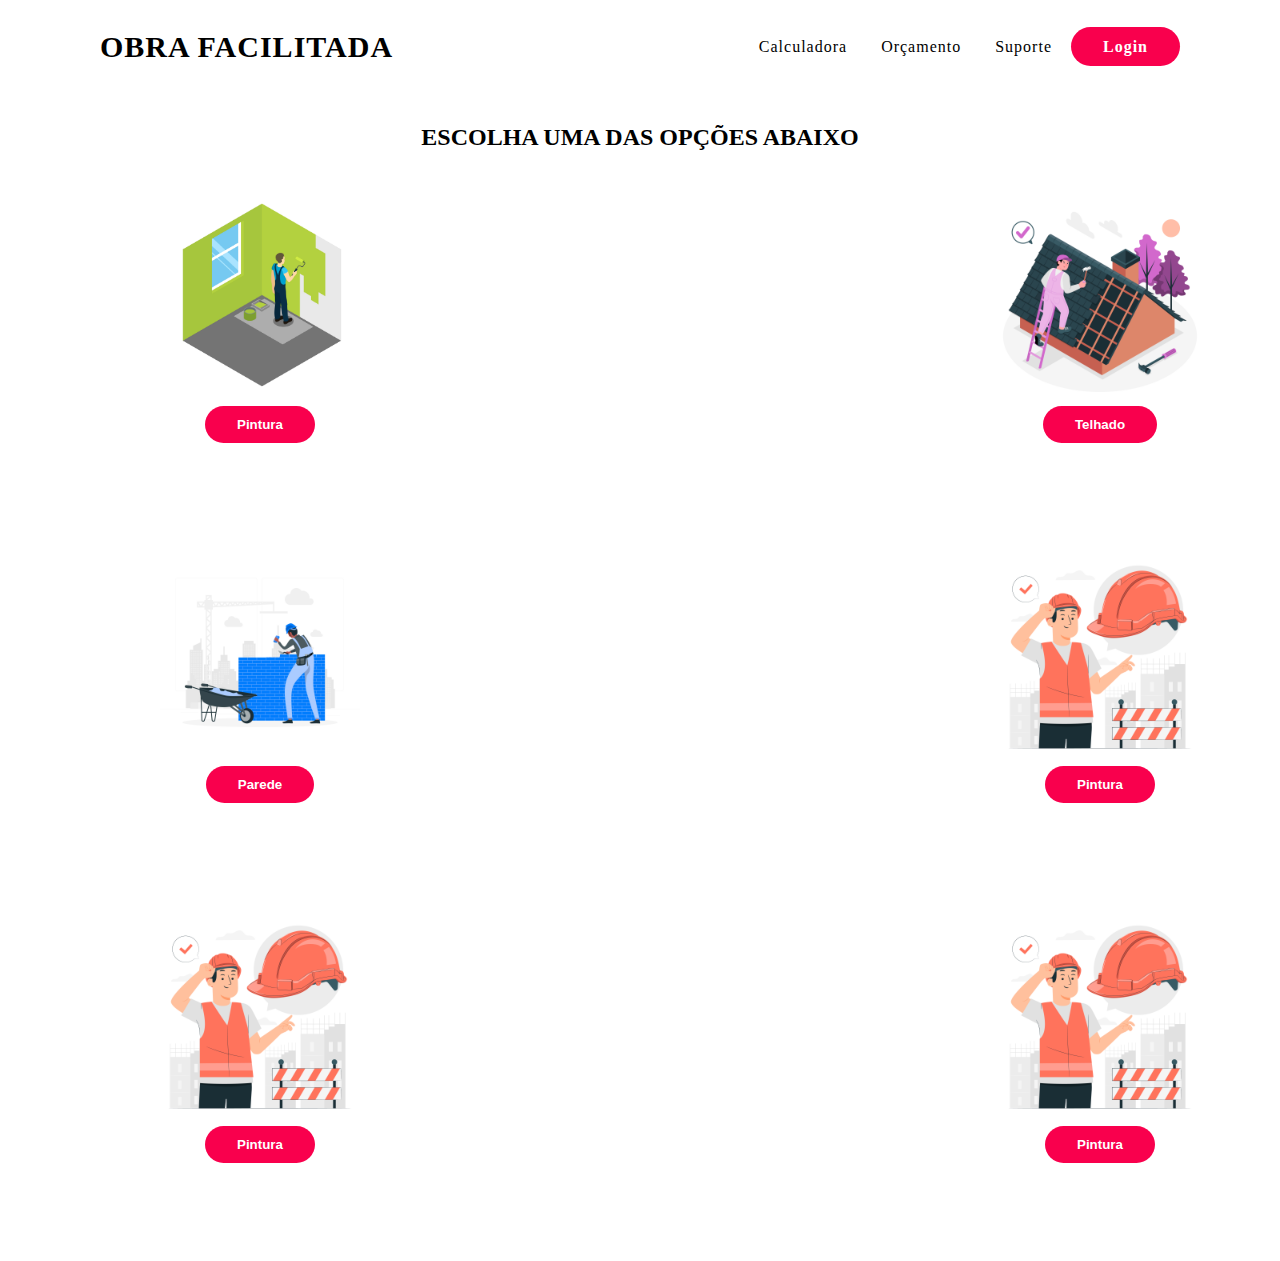
==== calculadora.html @ 9f00e6db "TCC" ====
<!DOCTYPE html>
<html lang="en">
<head>
    <meta charset="UTF-8">
    <meta name="viewport" content="width=device-width, initial-scale=1.0">
    <title>Document</title>
    <link rel="stylesheet" href="css/calculadora.css">
    <link href="https://fonts.googleapis.com/css2?family=Suranna&display=swap" rel="stylesheet">
</head>
<body>
    <section>
        <header>
            <h2><a href="a" class="logo">Obra Facilitada</a></h2>
            <div class="navigation">
                <a href="a">Calculadora</a>
                <a href="a">Orçamento</a>
                <a href="/suporte2.html">Suporte</a>        
                <a id="login-button" href="/suporte2.html">Login</a>
        
            </div>
        </header>
        <section>
            <div class="titulo">
             <h2>ESCOLHA UMA DAS OPÇÕES ABAIXO</h2>
            </div>
            <div class="categorias">
                <div class="box">
                    <img src="images/35880.jpg" alt="">
                    <button id="button">Pintura</button>
                </div>
                <div class="box">
                    <img src="images/7790128.jpg" alt="">
                    <button id="button">Telhado</button>
                </div>
                <div class="box">
                    <img src="images/5643386.jpg" alt="">
                    <button id="button">Parede</button>
                </div>
                <div class="box">
                    <img src="images/6960696.jpg" alt="">
                    <button id="button">Pintura</button>
                </div>
                <div class="box">
                    <img src="images/6960696.jpg" alt="">
                    <button id="button">Pintura</button>
                </div>
                <div class="box">
                    <img src="images/6960696.jpg" alt="">
                    <button id="button">Pintura</button>
                </div>
               
            </div>
        </section>
</body>
</html>
---- css/calculadora.css ----
*{
    margin: 0;
    padding: 0;
    box-sizing: border-box;   
}


header{
    position: relative;
    top: 0;
    width: 100%;
    padding: 30px 100px;
    display: flex;
    justify-content: space-between;
    align-items: center;
}


.logo{
    position: relative;
    color: #000;
    font-size: 30px;
    text-decoration: none;
    text-transform: uppercase;
    font-weight: 800;
    letter-spacing: 1px;
}

.navigation a{
    color: #000;
    text-decoration: none;
    font-weight: 500;
    letter-spacing: 1px;
    padding: 2px 15px;
    border-radius: 20px;
    transition: 0.3s;
}

 #login-button {
    background-color: #f9004d;
    color: white;
    text-decoration: none;
    border: 2px solid transparent;
    font-weight: bold;
    padding: 9px 30px;
    border-radius: 30px;
    transition: .4s;
 }

 .titulo h2{

    position: relative;
    top: 0;
    width: 100%;
    padding: 30px 100px;
    display: flex;
    align-items: center;
    justify-content: center;
    font-weight: bold;
 }
 .categorias{
    display: flex;
    flex-wrap: wrap;
    justify-content: space-between;
   
 }

 .box{
    position: relative;
    top: 0;
   width: 360px;
   height: 360px;
    display: flex;
    flex-direction: column;
    align-items: center;
    margin-left: 80px;
   
    border-radius: 5px;
}

.box img{
    margin-top: 15px;
    width: 200px;
    position: relative;
    border-radius: 7px;

}

.box button{
margin-top: 10px;
background-color: #f9004d;
color: white;
text-decoration: none;
border: 2px solid transparent;
font-weight: bold;
padding: 9px 30px;
border-radius: 30px;
transition: .4s;
}
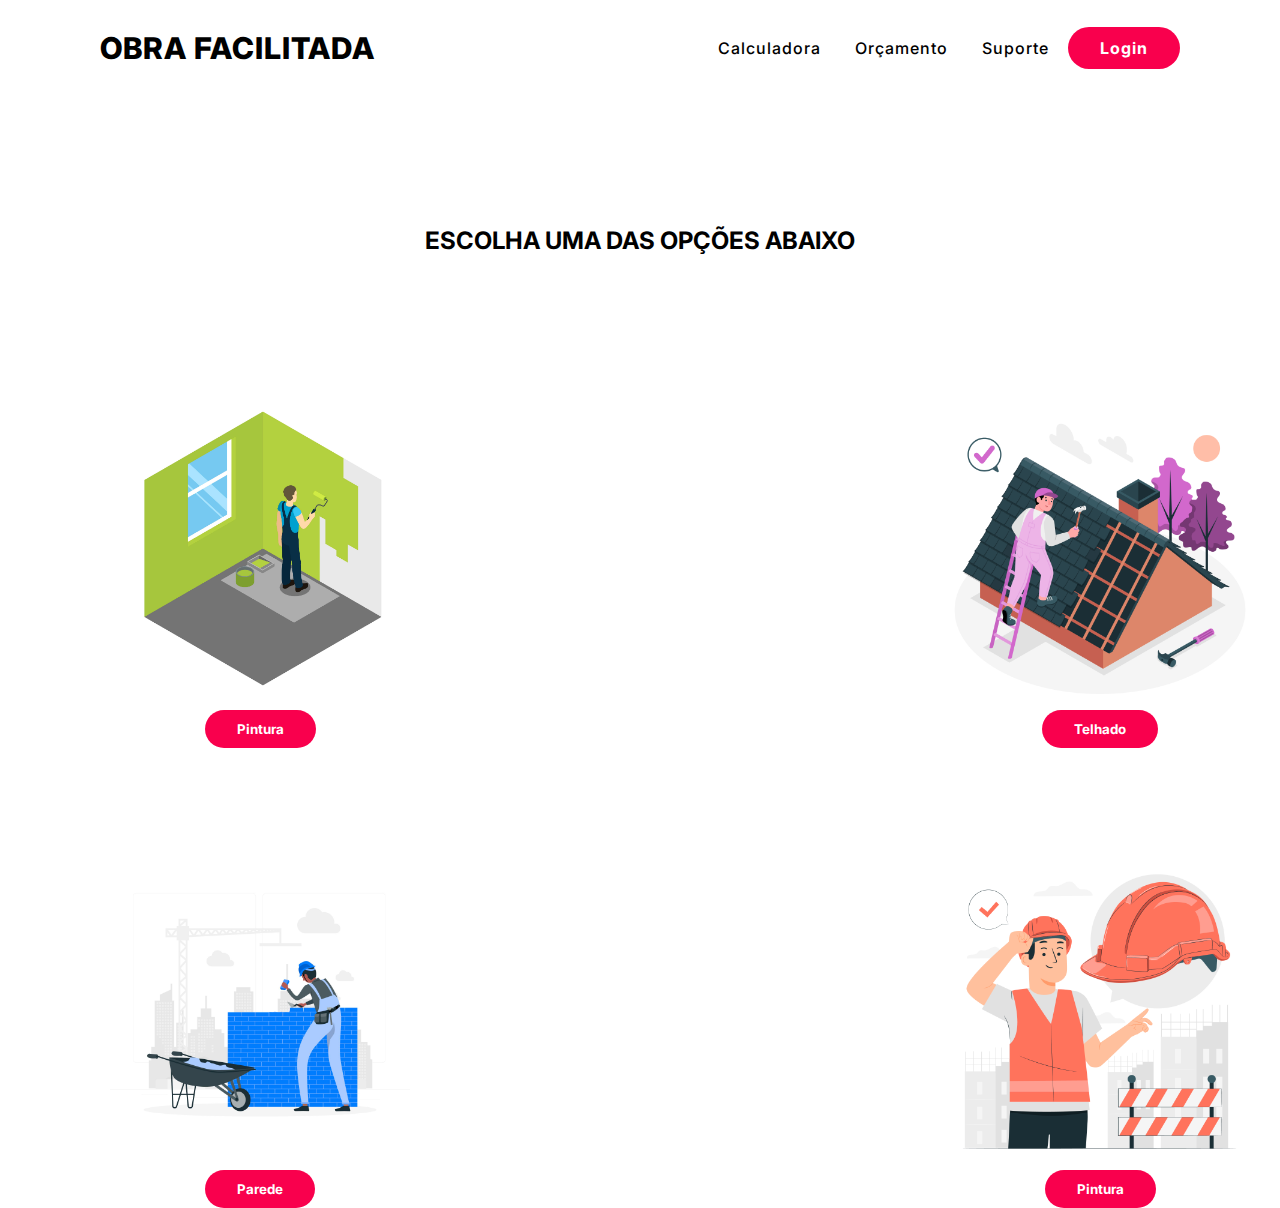
==== commit 0310f73c: "TCC" ====
--- a/calculadora.html
+++ b/calculadora.html
@@ -1,5 +1,6 @@
 <!DOCTYPE html>
 <html lang="en">
+
 <head>
     <meta charset="UTF-8">
     <meta name="viewport" content="width=device-width, initial-scale=1.0">
@@ -7,21 +8,22 @@
     <link rel="stylesheet" href="css/calculadora.css">
     <link href="https://fonts.googleapis.com/css2?family=Suranna&display=swap" rel="stylesheet">
 </head>
+
 <body>
     <section>
         <header>
-            <h2><a href="a" class="logo">Obra Facilitada</a></h2>
+            <h2><a href="index.html" class="logo">Obra Facilitada</a></h2>
             <div class="navigation">
                 <a href="a">Calculadora</a>
                 <a href="a">Orçamento</a>
-                <a href="/suporte2.html">Suporte</a>        
-                <a id="login-button" href="/suporte2.html">Login</a>
-        
+                <a href="suporte2.html">Suporte</a>
+                <a id="login-button" href="login.html">Login</a>
+
             </div>
         </header>
         <section>
             <div class="titulo">
-             <h2>ESCOLHA UMA DAS OPÇÕES ABAIXO</h2>
+                <h2>ESCOLHA UMA DAS OPÇÕES ABAIXO</h2>
             </div>
             <div class="categorias">
                 <div class="box">
@@ -40,16 +42,13 @@
                     <img src="images/6960696.jpg" alt="">
                     <button id="button">Pintura</button>
                 </div>
-                <div class="box">
-                    <img src="images/6960696.jpg" alt="">
-                    <button id="button">Pintura</button>
-                </div>
-                <div class="box">
-                    <img src="images/6960696.jpg" alt="">
-                    <button id="button">Pintura</button>
-                </div>
-               
+
+
+
+
+
             </div>
         </section>
 </body>
+
 </html>--- a/css/calculadora.css
+++ b/css/calculadora.css
@@ -1,7 +1,11 @@
+@import url('https://fonts.googleapis.com/css2?family=Inter:wght@400;500&display=swap');
+
+
 *{
     margin: 0;
     padding: 0;
     box-sizing: border-box;   
+    font-family: 'Inter', sans-serif;
 }
 
 
@@ -57,6 +61,7 @@
     align-items: center;
     justify-content: center;
     font-weight: bold;
+    margin-top: 100px;
  }
  .categorias{
     display: flex;
@@ -66,6 +71,7 @@
  }
 
  .box{
+     margin-top: 100px;
     position: relative;
     top: 0;
    width: 360px;
@@ -74,13 +80,12 @@
     flex-direction: column;
     align-items: center;
     margin-left: 80px;
-   
     border-radius: 5px;
 }
 
 .box img{
     margin-top: 15px;
-    width: 200px;
+    width: 300px;
     position: relative;
     border-radius: 7px;
 
@@ -96,4 +101,5 @@
 padding: 9px 30px;
 border-radius: 30px;
 transition: .4s;
+cursor: pointer;
 }
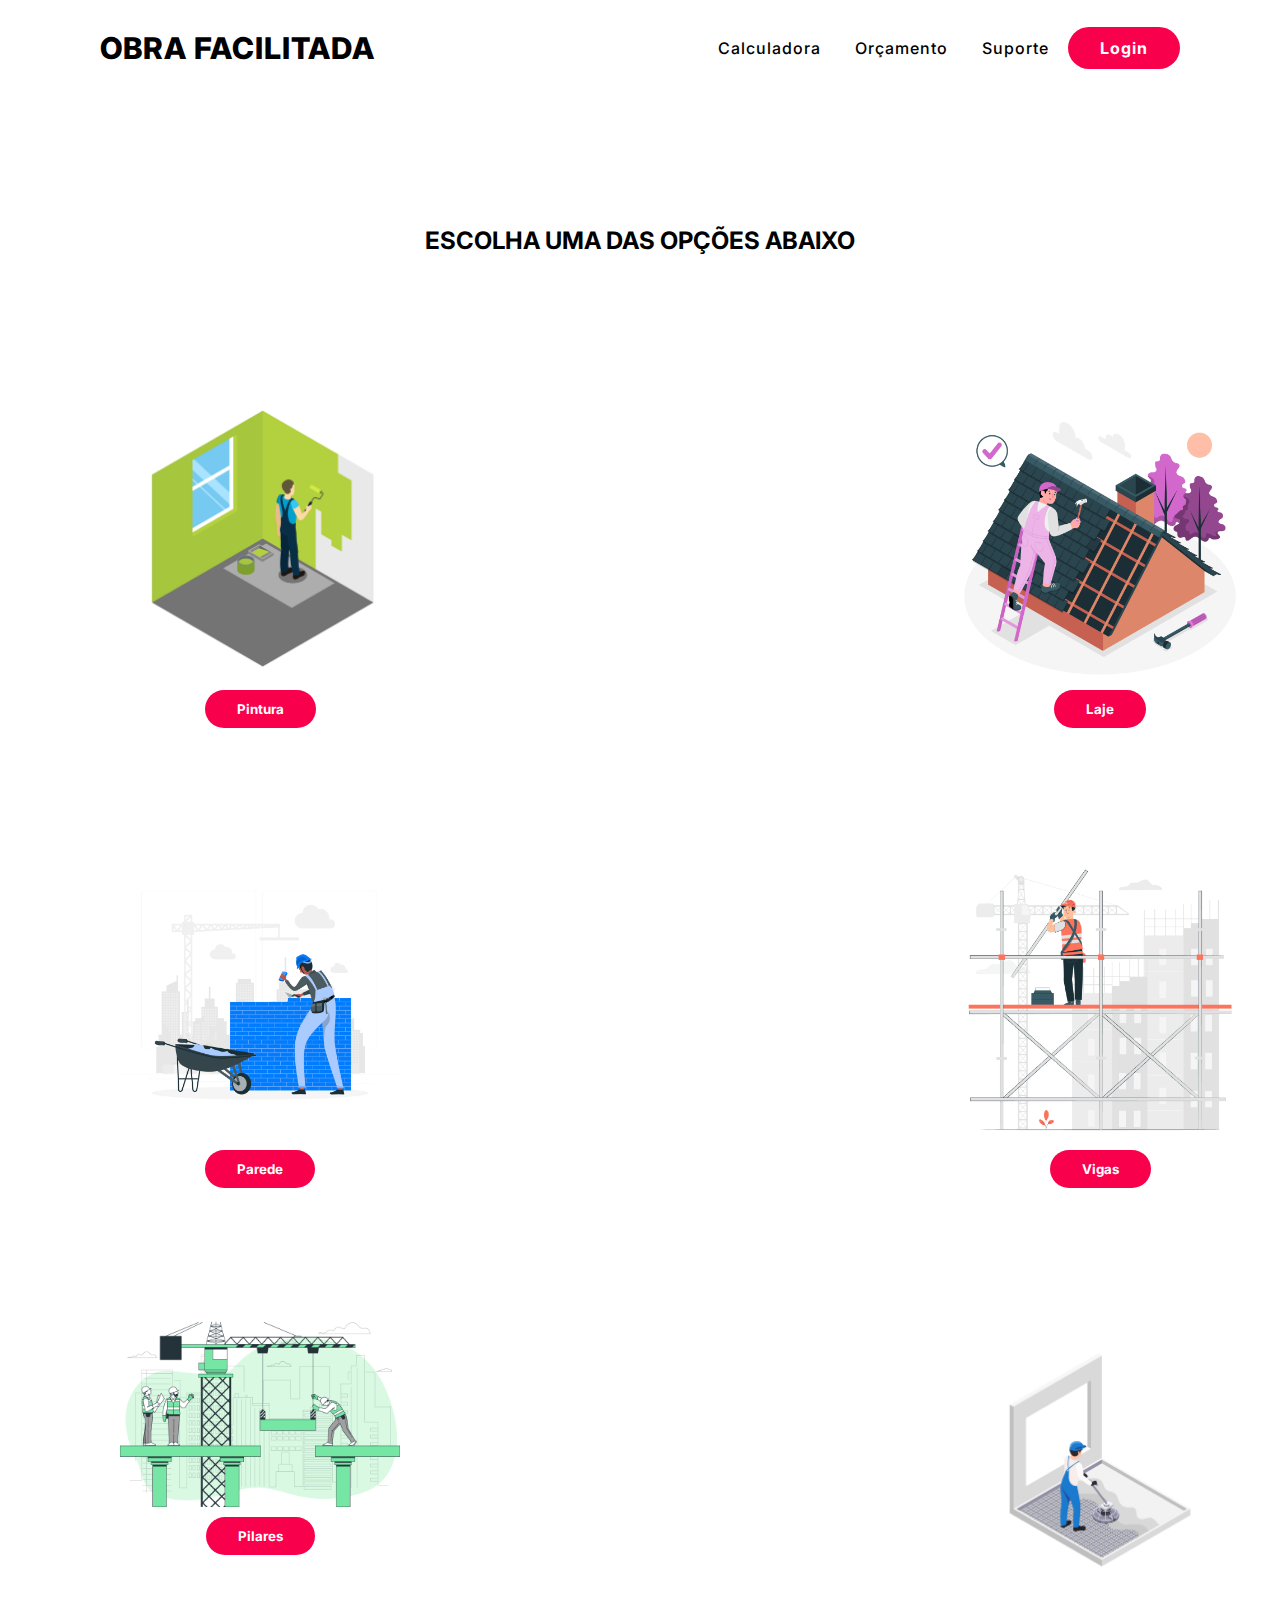
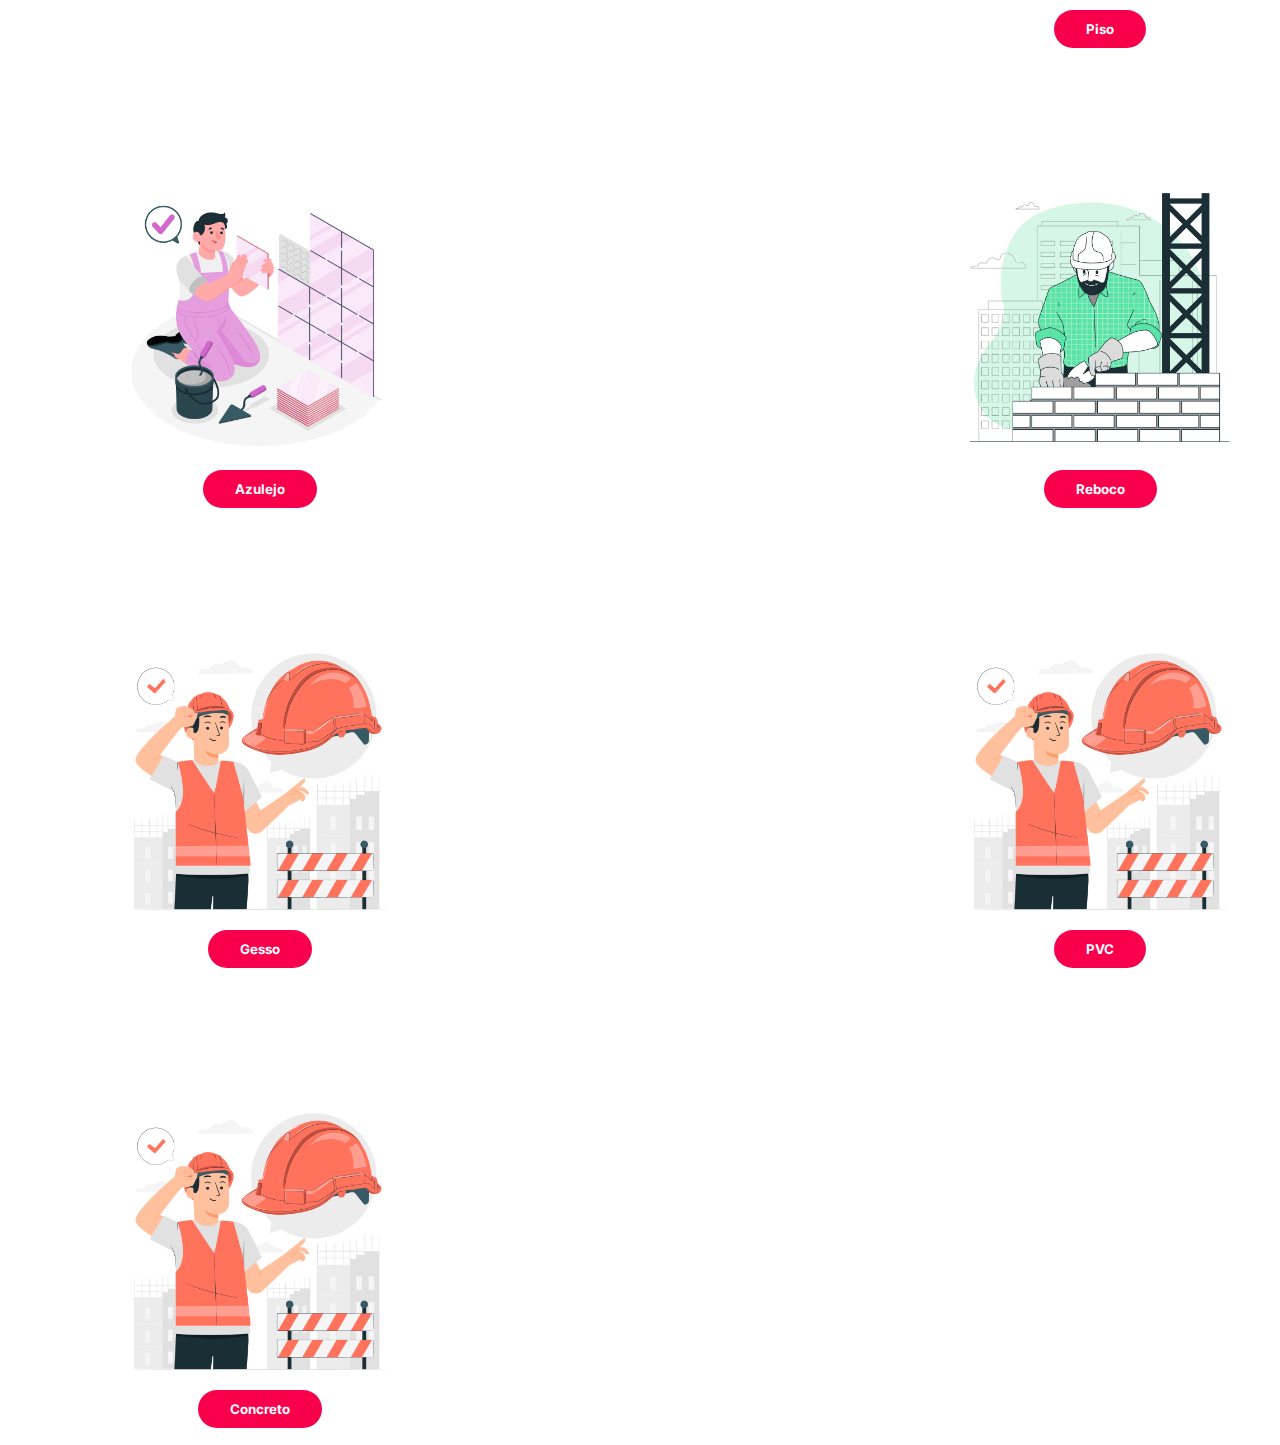
==== commit 5561488e: "TCC" ====
--- a/calculadora.html
+++ b/calculadora.html
@@ -32,17 +32,44 @@
                 </div>
                 <div class="box">
                     <img src="images/7790128.jpg" alt="">
-                    <button id="button">Telhado</button>
+                    <button id="button">Laje</button>
                 </div>
                 <div class="box">
                     <img src="images/5643386.jpg" alt="">
                     <button id="button">Parede</button>
                 </div>
                 <div class="box">
+                    <img src="images/vigas.jpg" alt="">
+                    <button id="button">Vigas</button>
+                </div>
+                <div class="box">
+                    <img src="images/pilar1.jpg" alt="">
+                    <button id="button">Pilares</button>
+                </div>
+                <div class="box">
+                    <img src="images/Piso.jpg" alt="">
+                    <button id="button">Piso</button>
+                </div>
+                <div class="box">
+                    <img src="images/azulejo1.jpg" alt="">
+                    <button id="button">Azulejo</button>
+                </div>
+                <div class="box">
+                    <img src="images/reboco.jpg" alt="">
+                    <button id="button">Reboco</button>
+                </div>
+                <div class="box">
                     <img src="images/6960696.jpg" alt="">
-                    <button id="button">Pintura</button>
+                    <button id="button">Gesso</button>
                 </div>
-
+                <div class="box">
+                    <img src="images/6960696.jpg" alt="">
+                    <button id="button">PVC</button>
+                </div>
+                <div class="box">
+                    <img src="images/6960696.jpg" alt="">
+                    <button id="button">Concreto</button>
+                </div>
 
 
 
--- a/css/calculadora.css
+++ b/css/calculadora.css
@@ -85,7 +85,7 @@
 
 .box img{
     margin-top: 15px;
-    width: 300px;
+    width: 280px;
     position: relative;
     border-radius: 7px;
 
